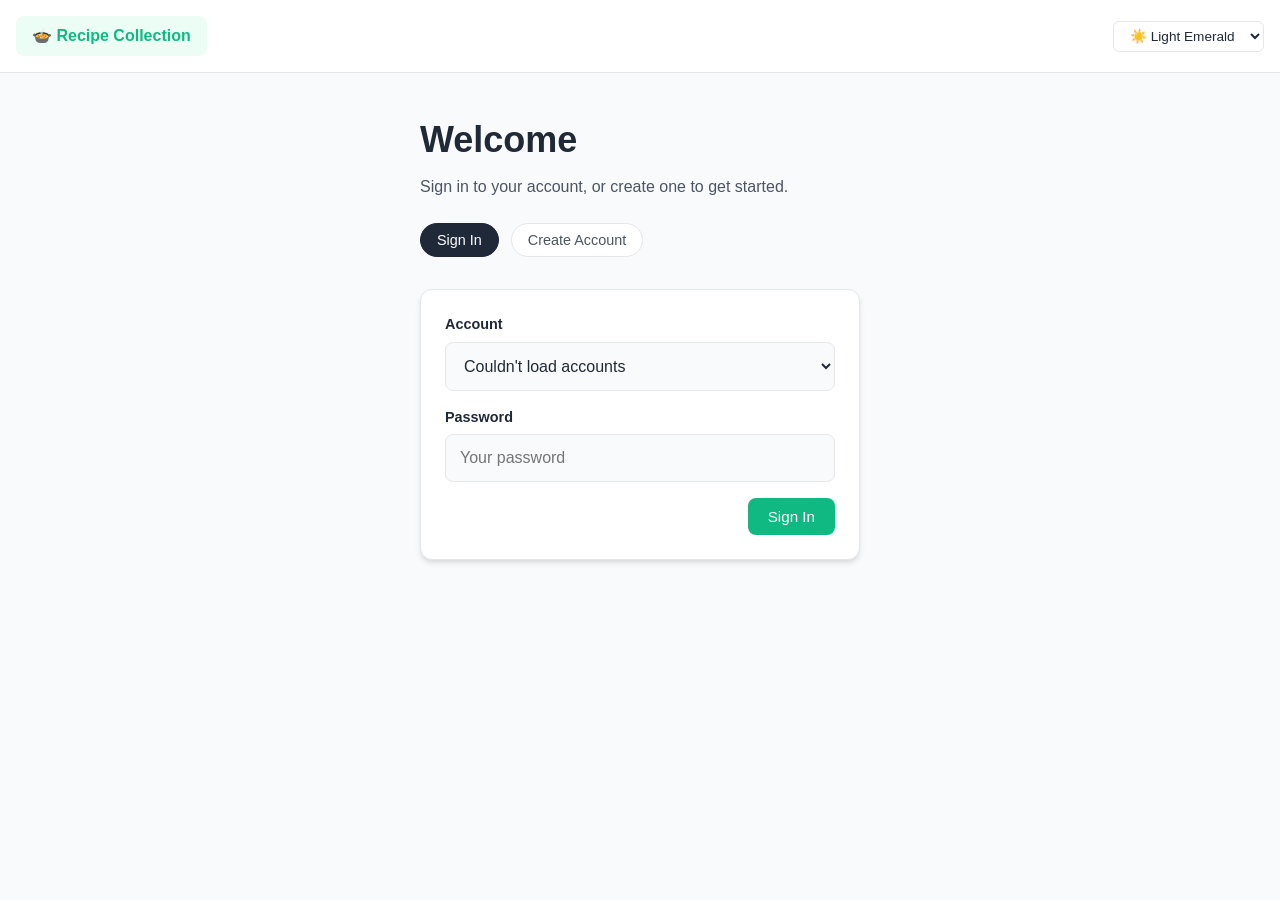
==== admin.html @ 390f89af "commit add real accounts" ====
<!DOCTYPE html>
<html lang="en">
<head>
  <meta charset="UTF-8">
  <meta name="viewport" content="width=device-width, initial-scale=1.0">
  <title>Admin — Recipe Collection</title>
  <link rel="icon" type="image/svg+xml" href="favicon.svg">
  <link rel="stylesheet" href="css/style.css">
  <script src="js/config.js" defer></script>
  <script src="js/themes.js" defer></script>
  <script src="js/auth.js" defer></script>
</head>
<body>

  <nav class="navbar">
    <a href="index.html" class="nav-link">My Collection</a>
    <a href="explore.html" class="nav-link">Explore Community</a>
    <a href="collection.html" class="nav-link">Add Recipes</a>
  </nav>

  <main class="container" style="max-width: 720px;">
    <h1>Admin Panel</h1>
    <p>Manage accounts. Only admins can see this page.</p>

    <div class="input-card">
      <h3 style="margin-bottom:16px;">Reset a Password</h3>
      <div class="form-group">
        <label>Account</label>
        <select id="reset-account"></select>
      </div>
      <div class="form-group">
        <label>New Password</label>
        <input type="text" id="reset-password" placeholder="At least 4 characters">
      </div>
      <p style="font-size:0.8rem;">The new password is shown as plain text so you can read it back to the person.</p>
      <div class="actions">
        <button id="reset-btn" class="primary-btn">Reset Password</button>
      </div>
    </div>

    <h3 style="margin:32px 0 12px;">All Accounts</h3>
    <div id="account-list" class="recipe-grid"></div>

    <div id="status-message" class="status-box hidden" style="margin-top:20px;"></div>
  </main>

  <script>
    let accounts = [];

    document.addEventListener('DOMContentLoaded', async () => {
        const session = await requireLogin();
        if (!session) return;

        if (!session.isAdmin) {
            document.querySelector('main').innerHTML =
                '<h1>Admin Panel</h1><p>This page is for admins only.</p>';
            return;
        }

        document.getElementById('reset-btn').addEventListener('click', handleReset);
        await loadAccounts();
    });

    async function loadAccounts() {
        try {
            const res = await fetch(`${APP_CONFIG.CLOUDFLARE_BRIDGE_URL}/admin/accounts`, {
                headers: AUTH.headers()
            });
            if (!res.ok) throw new Error('Could not load accounts');
            accounts = await res.json();
            renderAccountSelect();
            renderAccountList();
        } catch (e) {
            showStatus(e.message, "error");
        }
    }

    function renderAccountSelect() {
        const select = document.getElementById('reset-account');
        select.innerHTML = accounts
            .map(a => `<option value="${a.username}">${a.username}</option>`)
            .join('');
    }

    function renderAccountList() {
        const grid = document.getElementById('account-list');
        if (accounts.length === 0) {
            grid.innerHTML = `<p class="empty-state">No accounts yet.</p>`;
            return;
        }
        grid.innerHTML = '';
        accounts.forEach(a => {
            const card = document.createElement('div');
            card.className = 'recipe-card';
            const created = a.createdAt ? new Date(a.createdAt).toLocaleDateString() : 'unknown';
            card.innerHTML = `
                <h3>${a.username}</h3>
                <p class="meta-info">${a.isAdmin ? '🔑 Admin' : '👤 Member'}</p>
                <p style="font-size:0.8rem; color:var(--text-muted);">Joined: ${created}</p>
            `;
            grid.appendChild(card);
        });
    }

    async function handleReset() {
        const targetUsername = document.getElementById('reset-account').value;
        const newPassword = document.getElementById('reset-password').value;

        if (!targetUsername) { showStatus("Pick an account.", "error"); return; }
        if (!newPassword || newPassword.length < 4) {
            showStatus("New password must be at least 4 characters.", "error");
            return;
        }

        showStatus("Resetting...", "loading");
        try {
            const res = await fetch(`${APP_CONFIG.CLOUDFLARE_BRIDGE_URL}/admin/reset-password`, {
                method: 'POST',
                headers: AUTH.headers({ 'Content-Type': 'application/json' }),
                body: JSON.stringify({ targetUsername, newPassword })
            });
            const data = await res.json();
            if (!res.ok) throw new Error(data.error || 'Reset failed');

            showStatus(`Password for "${targetUsername}" is now: ${newPassword}`, "success");
            document.getElementById('reset-password').value = '';
        } catch (e) {
            showStatus(e.message, "error");
        }
    }

    function showStatus(msg, type) {
        const box = document.getElementById('status-message');
        box.innerText = msg;
        box.className = `status-box ${type}`;
    }
  </script>
</body>
</html>
---- css/style.css ----
/* ==========================================================================
   1. ROOT VARIABLES & THEME ENGINE ENGINES
   ========================================================================== */
:root {
  /* Default: Light Emerald Theme Variables */
  --bg-main: #f9fafb;        /* Soft Cool Grey Background */
  --bg-card: #ffffff;
  --text-main: #1f2937;      /* Dark Charcoal Text */
  --text-muted: #4b5563;
  --border: #e5e7eb;
  --primary: #10b981;        /* Fresh Emerald Green */
  --primary-hover: #059669;
  --nav-active-bg: #ecfdf5;
  --danger: #ef4444;
  --danger-hover: #dc2626;
  --shadow: 0 4px 6px -1px rgba(0, 0, 0, 0.1), 0 2px 4px -1px rgba(0, 0, 0, 0.06);
  --modal-bg: rgba(0, 0, 0, 0.4);
  --radius: 12px;
}

/* Theme 2: Dark Slate Mode Configuration Overrides */
body.theme-dark {
  --bg-main: #0f172a;
  --bg-card: #1e293b;
  --text-main: #f8fafc;
  --text-muted: #94a3b8;
  --border: #334155;
  --primary: #10b981;
  --primary-hover: #059669;
  --nav-active-bg: #1e293b;
  --shadow: 0 4px 6px -1px rgba(0, 0, 0, 0.5);
  --modal-bg: rgba(0, 0, 0, 0.7);
}

/* Theme 3: Cozy Sepia Mode Configuration Overrides */
body.theme-sepia {
  --bg-main: #f4eae1;
  --bg-card: #fdf6ee;
  --text-main: #433422;
  --text-muted: #6f5f4e;
  --border: #e6d5c3;
  --primary: #c2410c;
  --primary-hover: #9a3412;
  --nav-active-bg: #fceddc;
  --shadow: 0 4px 6px -1px rgba(67, 52, 34, 0.06);
  --modal-bg: rgba(67, 52, 34, 0.3);
}

/* ==========================================================================
   2. GLOBAL BODY & CONTAINER BASE RESETS
   ========================================================================== */
* {
  box-sizing: border-box;
  margin: 0;
  padding: 0;
}

body {
  font-family: -apple-system, BlinkMacSystemFont, "Segoe UI", Roboto, Oxygen, Ubuntu, Cantarell, sans-serif;
  background-color: var(--bg-main);
  color: var(--text-main);
  line-height: 1.5;
  padding-bottom: 60px;
  transition: background-color 0.15s ease, color 0.15s ease;
}

.container {
  max-width: 1100px;
  margin: 0 auto;
  padding: 40px 20px;
}

h1 {
  font-size: 2.25rem;
  font-weight: 700;
  margin-bottom: 8px;
}

p {
  color: var(--text-muted);
}

/* ==========================================================================
   3. NAVIGATION BAR
   ========================================================================== */
.navbar {
  display: flex;
  justify-content: center;
  gap: 20px;
  background-color: var(--bg-card);
  padding: 16px;
  border-bottom: 1px solid var(--border);
  position: sticky;
  top: 0;
  z-index: 10;
  transition: background-color 0.15s ease, border-color 0.15s ease;
}

.nav-link {
  text-decoration: none;
  color: var(--text-muted);
  font-weight: 500;
  padding: 8px 16px;
  border-radius: 8px;
  transition: all 0.2s ease;
}

.nav-link:hover {
  background-color: var(--bg-main);
  color: var(--text-main);
}

.nav-link.active {
  background-color: var(--nav-active-bg);
  color: var(--primary);
  font-weight: 600;
}

/* ==========================================================================
   4. CONTROLS PANEL (SEARCH & FILTERS)
   ========================================================================== */
.controls-panel {
  display: flex;
  flex-direction: column;
  gap: 16px;
  margin: 32px 0;
}

#search-bar {
  width: 100%;
  padding: 14px 20px;
  font-size: 1rem;
  background-color: var(--bg-card);
  color: var(--text-main);
  border: 1px solid var(--border);
  border-radius: var(--radius);
  box-shadow: inset 0 2px 4px rgba(0,0,0,0.02);
  outline: none;
  transition: background-color 0.15s ease, border-color 0.15s ease, color 0.15s ease;
}

#search-bar:focus {
  border-color: var(--primary);
  box-shadow: 0 0 0 3px rgba(16, 185, 129, 0.15);
}

body.theme-dark #search-bar:focus {
  box-shadow: 0 0 0 3px rgba(52, 211, 153, 0.15);
}

body.theme-sepia #search-bar:focus {
  box-shadow: 0 0 0 3px rgba(194, 65, 12, 0.15);
}

.filter-buttons {
  display: flex;
  flex-wrap: wrap;
  gap: 8px;
}

.filter-btn {
  background: var(--bg-card);
  border: 1px solid var(--border);
  padding: 8px 16px;
  font-size: 0.9rem;
  border-radius: 20px;
  cursor: pointer;
  color: var(--text-muted);
  transition: all 0.15s ease;
}

.filter-btn:hover {
  border-color: var(--text-muted);
  color: var(--text-main);
}

.filter-btn.active {
  background-color: var(--text-main);
  color: var(--bg-card);
  border-color: var(--text-main);
}

/* ==========================================================================
   5. RECIPE CARD GRID layout
   ========================================================================== */
.recipe-grid {
  display: grid;
  grid-template-columns: repeat(auto-fill, minmax(320px, 1fr));
  gap: 24px;
}

.recipe-card {
  background: var(--bg-card);
  border: 1px solid var(--border);
  border-radius: var(--radius);
  padding: 24px;
  box-shadow: var(--shadow);
  display: flex;
  flex-direction: column;
  height: max-content;
  transition: background-color 0.15s ease, border-color 0.15s ease, box-shadow 0.15s ease;
}

.card-header {
  display: flex;
  justify-content: space-between;
  align-items: center;
  margin-bottom: 12px;
  gap: 8px;
}

.badge {
  background: var(--bg-main);
  color: var(--text-muted);
  font-size: 0.75rem;
  font-weight: 600;
  text-transform: uppercase;
  padding: 4px 10px;
  border-radius: 12px;
  letter-spacing: 0.05em;
  transition: background-color 0.15s ease, color 0.15s ease;
}

.recipe-card h3 {
  font-size: 1.35rem;
  margin-bottom: 6px;
}

.meta-info {
  font-size: 0.87rem;
  margin-bottom: 16px;
}

/* Details card toggle animations */
details {
  border-top: 1px solid var(--border);
  padding-top: 12px;
  cursor: pointer;
}

summary {
  font-weight: 600;
  color: var(--primary);
  outline: none;
  padding: 4px 0;
}

details[open] summary {
  margin-bottom: 12px;
}

details h4 {
  margin: 14px 0 6px 0;
  font-size: 0.95rem;
  color: var(--text-main);
}

details ul, details ol {
  padding-left: 20px;
  font-size: 0.92rem;
  color: var(--text-muted);
}

details li {
  margin-bottom: 4px;
}

.source-link {
  display: inline-block;
  margin-top: 16px;
  font-size: 0.85rem;
  color: var(--text-muted);
  text-decoration: underline;
}

/* ==========================================================================
   6. FORMS & INPUT FIELDS (COLLECTION PAGE)
   ========================================================================== */
.input-card {
  background: var(--bg-card);
  border: 1px solid var(--border);
  border-radius: var(--radius);
  padding: 24px;
  box-shadow: var(--shadow);
  margin-top: 32px;
  transition: background-color 0.15s ease, border-color 0.15s ease;
}

textarea, .form-group input, .form-group select {
  width: 100%;
  padding: 14px;
  font-size: 1rem;
  background-color: var(--bg-main);
  color: var(--text-main);
  border: 1px solid var(--border);
  border-radius: 8px;
  resize: vertical;
  outline: none;
  font-family: inherit;
  transition: background-color 0.15s ease, border-color 0.15s ease, color 0.15s ease;
}

textarea:focus, .form-group input:focus, .form-group select:focus {
  border-color: var(--primary);
}

.toggle-actions {
  display: flex;
  gap: 12px;
  margin-bottom: 20px;
}

.form-group {
  margin-bottom: 16px;
}

.form-group label {
  display: block;
  font-weight: 600;
  margin-bottom: 6px;
  font-size: 0.9rem;
}

.actions {
  display: flex;
  justify-content: flex-end;
  margin-top: 16px;
}

/* ==========================================================================
   7. THEME MANAGER ELEMENT CONTROLS
   ========================================================================== */
.theme-wrapper {
  position: absolute;
  top: 16px;
  right: 20px;
  z-index: 100;
}

#theme-select {
  padding: 6px 12px;
  font-size: 0.85rem;
  font-weight: 500;
  border-radius: 6px;
  background: var(--bg-card);
  color: var(--text-main);
  border: 1px solid var(--border);
  cursor: pointer;
  outline: none;
  transition: background-color 0.15s ease, border-color 0.15s ease, color 0.15s ease;
}

/* ==========================================================================
   8. SYSTEM BUTTON PROFILES
   ========================================================================== */
button {
  font-family: inherit;
  font-size: 0.95rem;
  font-weight: 500;
  padding: 10px 20px;
  border-radius: 8px;
  cursor: pointer;
  border: none;
  transition: background-color 0.15s ease, color 0.15s ease;
}

.primary-btn { background: var(--primary); color: white; }
.primary-btn:hover { background: var(--primary-hover); }

.secondary-btn { background: #e0f2fe; color: #0369a1; }
.secondary-btn:hover { background: #bae6fd; }

body.theme-dark .secondary-btn { background: #0369a1; color: #f8fafc; }
body.theme-dark .secondary-btn:hover { background: #0284c7; }

.danger-btn { background: #fee2e2; color: var(--danger); }
.danger-btn:hover { background: #fecaca; }

body.theme-dark .danger-btn { background: #dc2626; color: #f8fafc; }
body.theme-dark .danger-btn:hover { background: #b91c1c; }

.text-btn { background: transparent; color: var(--text-muted); }
.text-btn:hover { color: var(--text-main); background: var(--bg-main); }

.print-btn {
  font-size: 0.8rem;
  padding: 4px 8px;
  background: var(--bg-main);
  color: var(--text-muted);
  border: 1px solid var(--border);
  margin-right: auto;
}
.print-btn:hover { background: var(--border); color: var(--text-main); }

.delete-btn { font-size: 0.8rem; padding: 4px 8px; background: #fff5f5; color: var(--danger); border: 1px solid #fecaca; }
.delete-btn:hover { background: #fee2e2; }

body.theme-dark .delete-btn { background: #7f1d1d; color: #fecaca; border-color: #991b1b; }
body.theme-dark .delete-btn:hover { background: #991b1b; }

.save-to-local-btn { font-size: 0.8rem; padding: 4px 8px; background: #f0fdf4; color: var(--primary); border: 1px solid #bbf7d0; }
.save-to-local-btn:hover { background: #dcfce7; }

body.theme-dark .save-to-local-btn { background: #064e3b; color: #a7f3d0; border-color: #047857; }
body.theme-dark .save-to-local-btn:hover { background: #047857; }

/* ==========================================================================
   9. INTERACTIVE POPUP MODALS & ALERTS
   ========================================================================== */
.status-box {
  margin-top: 20px;
  padding: 14px 20px;
  border-radius: 8px;
  font-weight: 500;
}
.status-box.info { background: #eff6ff; color: #1d4ed8; }
.status-box.loading { background: #fef3c7; color: #b45309; }
.status-box.success { background: #dcfce7; color: #15803d; }
.status-box.error { background: #fee2e2; color: #b91c1c; }

body.theme-dark .status-box.info { background: #1e3a8a; color: #93c5fd; }
body.theme-dark .status-box.loading { background: #78350f; color: #fde68a; }
body.theme-dark .status-box.success { background: #064e3b; color: #6ee7b7; }
body.theme-dark .status-box.error { background: #7f1d1d; color: #fca5a5; }

.empty-state { text-align: center; color: var(--text-muted); padding: 40px 0; grid-column: 1 / -1; }

.modal-overlay {
  position: fixed;
  top: 0;
  left: 0;
  width: 100%;
  height: 100%;
  background-color: var(--modal-bg);
  backdrop-filter: blur(4px);
  display: flex;
  justify-content: center;
  align-items: center;
  z-index: 100;
}

.modal-content {
  background: var(--bg-card);
  padding: 32px;
  border-radius: var(--radius);
  max-width: 500px;
  width: 90%;
  box-shadow: 0 20px 25px -5px rgba(0, 0, 0, 0.2);
}

.modal-content h3 {
  margin-bottom: 12px;
  font-size: 1.4rem;
}

.modal-actions {
  display: flex;
  flex-direction: column;
  gap: 10px;
  margin-top: 24px;
}

.hidden {
  display: none !important;
}

/* ==========================================================================
   10. PRINT OPTIMIZATION
   ========================================================================== */
@media print {
  body {
    background: white !important;
    color: black !important;
    padding: 0 !important;
  }
  .navbar, .controls-panel, button, .delete-btn, .save-to-local-btn, summary, .source-link, .theme-wrapper {
    display: none !important;
  }
  .container {
    max-width: 100% !important;
    padding: 0 !important;
    margin: 0 !important;
  }
  .recipe-grid {
    display: block !important;
  }
  .recipe-card {
    border: none !important;
    box-shadow: none !important;
    padding: 0 !important;
    margin-bottom: 40px;
    page-break-inside: avoid;
  }
  details {
    border: none !important;
    padding: 0 !important;
  }
  details > summary::-webkit-details-marker { display:none; }
  details:not([open]) > * { display: block !important; }
}

/* ==========================================================================
   11. CARD ACTION DROPDOWN MENU
   ========================================================================== */
.card-header {
  flex-wrap: wrap;
  row-gap: 6px;
}

.card-header .badge {
  margin-right: auto;
}

.action-menu {
  position: relative;
  display: inline-block;
}

.action-menu-btn {
  font-size: 0.85rem;
  padding: 6px 12px;
  background: var(--bg-main);
  color: var(--text-muted);
  border: 1px solid var(--border);
  border-radius: 8px;
  cursor: pointer;
  transition: background-color 0.15s ease, color 0.15s ease;
}

.action-menu-btn:hover {
  background: var(--border);
  color: var(--text-main);
}

.action-menu-panel {
  position: absolute;
  top: calc(100% + 4px);
  right: 0;
  min-width: 170px;
  background: var(--bg-card);
  border: 1px solid var(--border);
  border-radius: 10px;
  box-shadow: 0 10px 20px -5px rgba(0, 0, 0, 0.2);
  padding: 6px;
  z-index: 50;
  display: flex;
  flex-direction: column;
  gap: 2px;
}

.action-menu-panel.hidden {
  display: none !important;
}

.action-menu-item {
  width: 100%;
  text-align: left;
  background: transparent;
  border: none;
  color: var(--text-main);
  font-size: 0.88rem;
  padding: 9px 12px;
  border-radius: 6px;
  cursor: pointer;
  transition: background-color 0.12s ease;
}

.action-menu-item:hover {
  background: var(--bg-main);
}

.action-menu-item.danger {
  color: var(--danger);
}

.action-menu-item.danger:hover {
  background: #fee2e2;
}

body.theme-dark .action-menu-item.danger:hover {
  background: #7f1d1d;
}

@media print {
  .action-menu { display: none !important; }
}
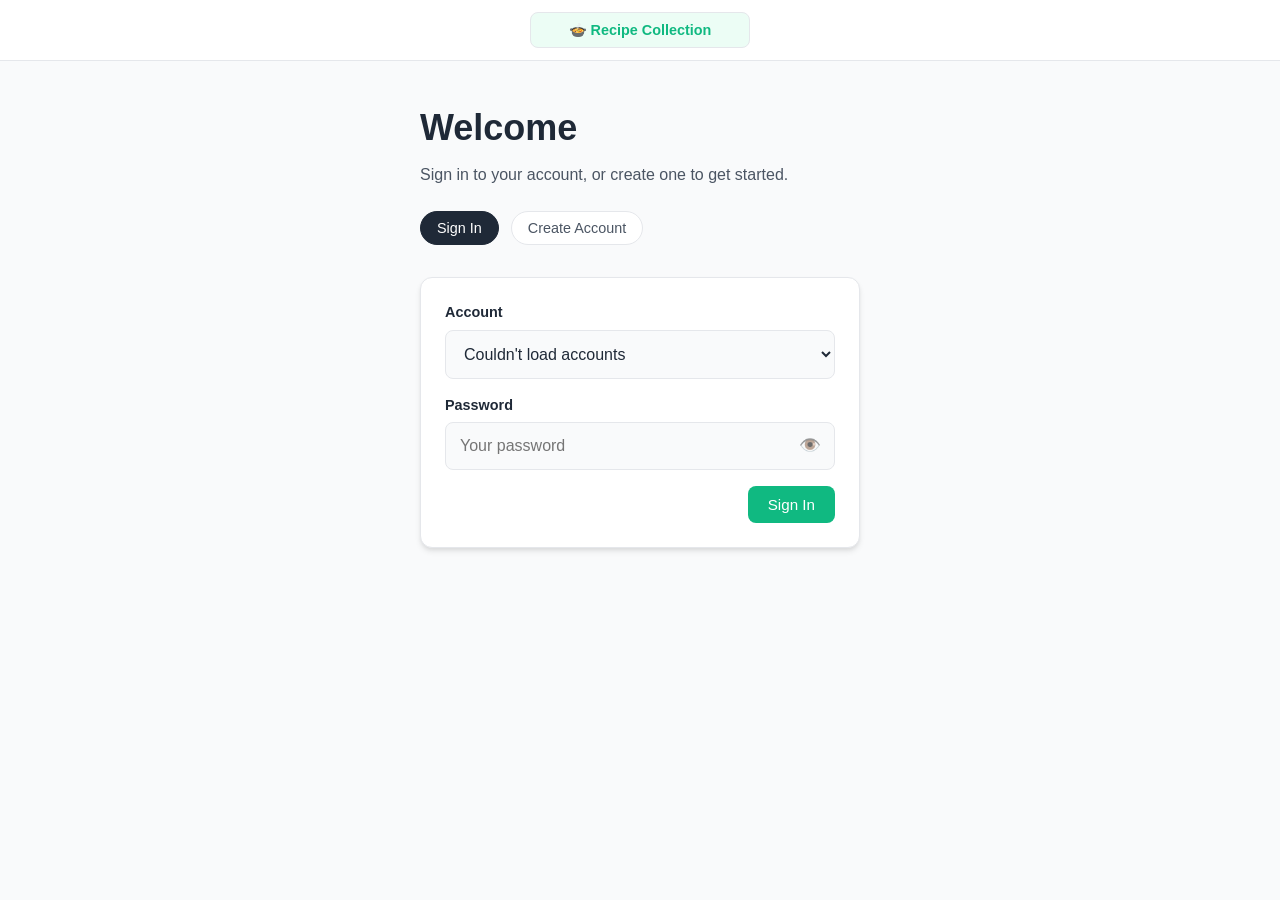
==== commit fc519c94: "commit" ====
--- a/admin.html
+++ b/admin.html
@@ -3,6 +3,16 @@
 <head>
   <meta charset="UTF-8">
   <meta name="viewport" content="width=device-width, initial-scale=1.0">
+  <script>
+    // Apply saved theme's background instantly, before the stylesheet loads,
+    // so reloading a page never flashes a white screen.
+    (function () {
+      var t = localStorage.getItem('site_theme') || 'light';
+      var bg = { light: '#f9fafb', dark: '#0f172a', sepia: '#f4eae1' }[t] || '#f9fafb';
+      document.documentElement.style.backgroundColor = bg;
+      document.body && (document.body.style.backgroundColor = bg);
+    })();
+  </script>
   <title>Admin — Recipe Collection</title>
   <link rel="icon" type="image/svg+xml" href="favicon.svg">
   <link rel="stylesheet" href="css/style.css">
--- a/css/style.css
+++ b/css/style.css
@@ -85,10 +85,12 @@
    ========================================================================== */
 .navbar {
   display: flex;
+  flex-wrap: wrap;
   justify-content: center;
-  gap: 20px;
+  align-items: center;
+  gap: 8px 16px;
   background-color: var(--bg-card);
-  padding: 16px;
+  padding: 12px 16px;
   border-bottom: 1px solid var(--border);
   position: sticky;
   top: 0;
@@ -96,13 +98,112 @@
   transition: background-color 0.15s ease, border-color 0.15s ease;
 }
 
+/* ---- Settings dropdown ---- */
+.settings-menu {
+  position: relative;
+  flex: 0 0 auto;
+  margin-left: auto;
+}
+
+.settings-btn {
+  font-size: 0.85rem;
+  font-weight: 500;
+  padding: 8px 14px;
+  background: var(--bg-main);
+  color: var(--text-muted);
+  border: 1px solid var(--border);
+  border-radius: 8px;
+  cursor: pointer;
+  transition: background-color 0.15s ease, color 0.15s ease;
+}
+
+.settings-btn:hover {
+  background: var(--border);
+  color: var(--text-main);
+}
+
+.settings-panel {
+  position: absolute;
+  top: calc(100% + 6px);
+  right: 0;
+  min-width: 220px;
+  background: var(--bg-card);
+  border: 1px solid var(--border);
+  border-radius: 10px;
+  box-shadow: 0 10px 24px -6px rgba(0, 0, 0, 0.25);
+  padding: 10px;
+  z-index: 200;
+  display: flex;
+  flex-direction: column;
+  gap: 8px;
+}
+
+.settings-panel.hidden {
+  display: none !important;
+}
+
+.settings-row {
+  display: flex;
+  align-items: center;
+  justify-content: space-between;
+  gap: 10px;
+  font-size: 0.85rem;
+  padding: 4px 6px;
+}
+
+.settings-row.settings-user {
+  font-weight: 600;
+  color: var(--text-main);
+  border-bottom: 1px solid var(--border);
+  padding-bottom: 10px;
+}
+
+.settings-row label {
+  color: var(--text-muted);
+  font-weight: 500;
+}
+
+.settings-row select {
+  padding: 6px 10px;
+  font-size: 0.82rem;
+  border-radius: 6px;
+  background: var(--bg-main);
+  color: var(--text-main);
+  border: 1px solid var(--border);
+  cursor: pointer;
+  outline: none;
+}
+
+.settings-logout {
+  width: 100%;
+  font-size: 0.85rem;
+  padding: 9px 12px;
+  background: var(--bg-main);
+  color: var(--text-main);
+  border: 1px solid var(--border);
+  border-radius: 8px;
+  cursor: pointer;
+  transition: background-color 0.15s ease;
+}
+
+.settings-logout:hover {
+  background: var(--border);
+}
+
 .nav-link {
+  flex: 1 1 0;
+  min-width: 72px;
+  max-width: 220px;
+  text-align: center;
   text-decoration: none;
   color: var(--text-muted);
   font-weight: 500;
-  padding: 8px 16px;
+  font-size: 0.9rem;
+  line-height: 1.25;
+  padding: 8px 10px;
+  border: 1px solid var(--border);
   border-radius: 8px;
-  transition: all 0.2s ease;
+  transition: background-color 0.15s ease, color 0.15s ease;
 }
 
 .nav-link:hover {
